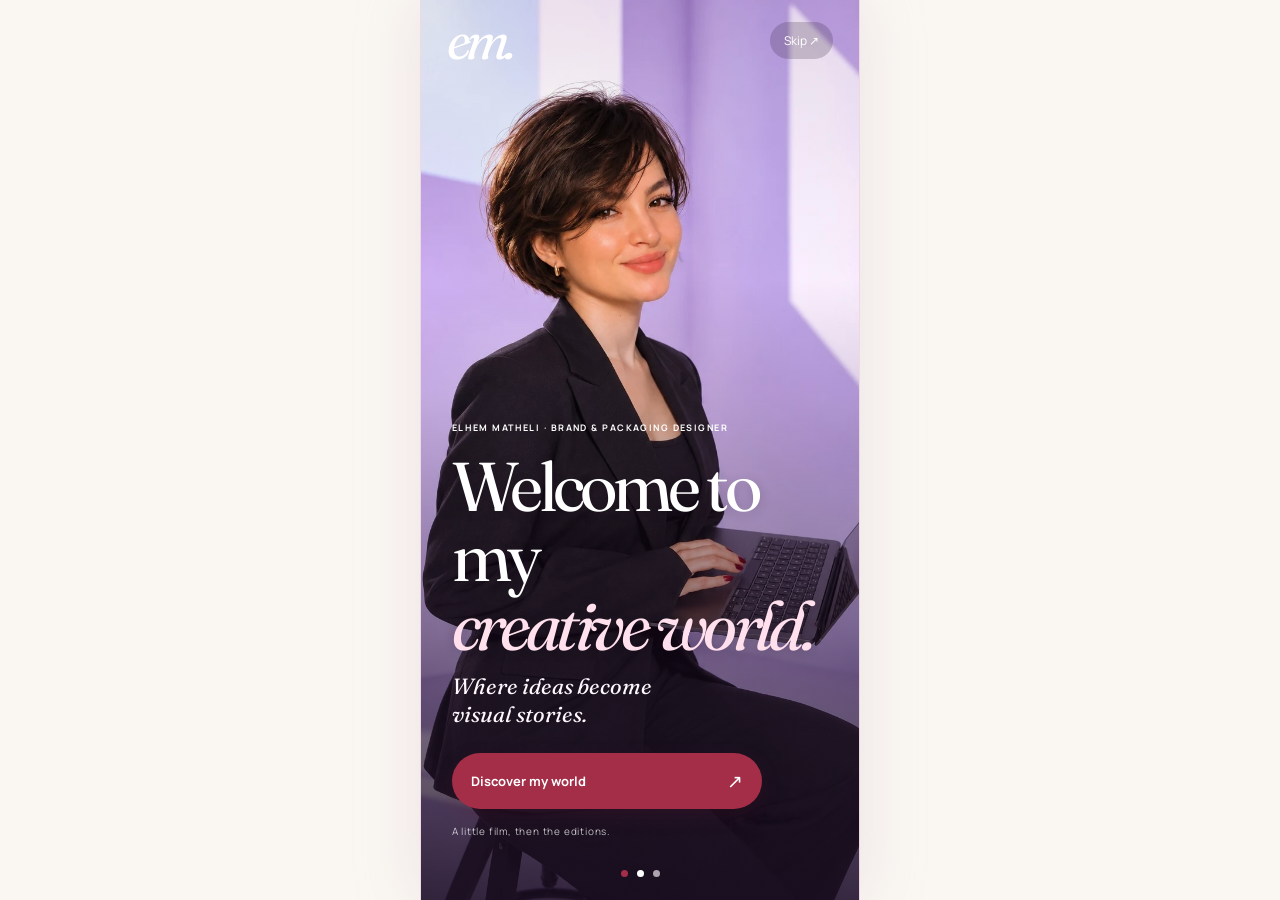
==== preview-v14.html @ 112b822b "Add independent fresh mobile preview to bypass stale PWA cache" ====
<!doctype html>
<html lang="fr">
<head>
<meta charset="utf-8">
<meta name="viewport" content="width=device-width,initial-scale=1,viewport-fit=cover">
<meta name="theme-color" content="#FAF7F2">
<meta name="apple-mobile-web-app-capable" content="yes">
<meta name="apple-mobile-web-app-status-bar-style" content="default">
<meta name="apple-mobile-web-app-title" content="Elhem Editions">
<meta name="description" content="Elhem Matheli, Brand Identity & Packaging Designer. Discover The Creative Editions, an interactive mobile portfolio.">
<title>Elhem Matheli | The Creative Editions</title>
<link rel="icon" href="app-icon.svg" type="image/svg+xml">
<link rel="apple-touch-icon" href="icon-192.png">
<link rel="manifest" href="manifest.webmanifest">
<link rel="preconnect" href="https://fonts.googleapis.com">
<link rel="preconnect" href="https://fonts.gstatic.com" crossorigin>
<link href="https://fonts.googleapis.com/css2?family=Amiri:wght@400;700&family=Fraunces:ital,wght@0,400;0,600;1,400;1,600&family=Manrope:wght@400;500;600;700&display=swap" rel="stylesheet">
<style>
:root{--ivory:#FAF7F2;--paper:#fffdfa;--cherry:#A42E48;--cherry-bright:#C63D4F;--lilac:#C9B3F4;--blue:#BFD7EA;--blush:#E8C7CC;--ink:#2D2A2E;--muted:#625d62;--line:#eadce1;--serif:'Fraunces',Georgia,serif;--sans:'Manrope',Arial,sans-serif}
*{box-sizing:border-box}html{scroll-behavior:smooth}body{margin:0;min-height:100svh;color:var(--ink);background:var(--ivory);font-family:var(--sans);-webkit-font-smoothing:antialiased}a{color:inherit;text-decoration:none}button,input,textarea,select{font:inherit}button{cursor:pointer}button:focus-visible,input:focus-visible,textarea:focus-visible,select:focus-visible{outline:3px solid #714fc7;outline-offset:3px}img{display:block;max-width:100%}[hidden]{display:none!important}.skip-link{position:fixed;top:-50px;left:10px;z-index:30;background:#fff;padding:12px}.skip-link:focus{top:8px}
.onboard{position:fixed;inset:0;z-index:20;overflow:hidden}.splash{display:grid;place-items:center;background:radial-gradient(ellipse at 80% 4%,#f4ddfa 0%,transparent 32%),radial-gradient(ellipse at 18% 90%,#e2cef5,transparent 48%),var(--ivory)}.silk{position:absolute;z-index:-1;pointer-events:none;border-radius:50%;filter:drop-shadow(0 15px 18px #6f32552b);transform:rotate(-21deg)}.silk-tl{width:78vw;max-width:400px;height:260px;top:-130px;left:-145px;background:linear-gradient(140deg,#debbf1 13%,#f9eafa 45%,#9b6ecd 71%,#f4d9f5);border-radius:38% 55% 55% 42%}.silk-br{width:125vw;max-width:680px;height:400px;bottom:-275px;right:-48%;background:linear-gradient(145deg,#b53b60 10%,#edb0c4 27%,#e6c2f3 55%,#9e6cc5 85%);border-radius:45% 60% 35% 65%}.splash-center{align-self:center;transform:translateY(-18px);display:flex;flex-direction:column;align-items:center;gap:13px;animation:gentleEntry 800ms ease both;text-align:center}.signature{font:italic 400 clamp(125px,28vw,200px)/.9 var(--serif);letter-spacing:-.12em;padding-right:.14em;color:var(--cherry)}.splash-center strong{letter-spacing:.24em;font-size:clamp(14px,3.2vw,19px)}.splash-center small{letter-spacing:.24em;font-size:9px;font-weight:700}.fine-rule{display:block;width:46px;height:1px;margin:24px 0 14px;background:var(--cherry)}.app-caption{font:italic 19px var(--serif)}.skip-onboard{position:absolute;top:calc(18px + env(safe-area-inset-top));right:18px;z-index:2;padding:10px 12px;border:0;background:#ffffff8a;border-radius:20px;color:var(--cherry);font-size:11px}.dots{position:absolute;bottom:calc(31px + env(safe-area-inset-bottom));left:0;right:0;display:flex;justify-content:center;gap:9px}.dots b{height:7px;width:7px;border-radius:100%;background:#e4c4db}.dots b:first-child{background:var(--cherry)}.dots-white b{background:#eee3edb3}.dots-white b:nth-child(2){background:#fff}
.welcome{color:white;background:#bba0de}.welcome-photo{position:absolute;inset:0;width:100%;height:100%;object-fit:cover;object-position:center 35%;animation:portraitReveal 1.15s ease both}.welcome-vignette{position:absolute;inset:0;background:linear-gradient(180deg,#1d132014 0%,transparent 31%,#2f18391f 44%,#1a0e21d9 100%)}.welcome-top{position:absolute;z-index:1;left:6%;right:6%;top:calc(17px + env(safe-area-inset-top));display:flex;align-items:center;justify-content:space-between}.logo-light{font:italic 400 53px/.9 var(--serif);letter-spacing:-.1em}.welcome-skip{border:0;background:#29142e35;color:#fff;font-size:12px;border-radius:20px;padding:10px 14px}.welcome-bottom{position:absolute;z-index:2;left:7%;right:7%;bottom:calc(62px + env(safe-area-inset-bottom));animation:rise 900ms 120ms both}.micro-label{display:block;font-size:9px;letter-spacing:.16em;font-weight:700;line-height:1.5}.welcome h1{font:400 clamp(42px,10.1vw,69px)/1.01 var(--serif);letter-spacing:-.066em;max-width:500px;margin:17px 0 11px;text-wrap:balance;text-shadow:0 2px 12px #1c0a2233}.welcome h1 em{font-weight:400;color:#ffe0ec}.welcome-bottom p{font:italic 400 22px/1.25 var(--serif);margin:12px 0 25px;color:#fff8ff;max-width:250px}.primary-button{display:flex;align-items:center;justify-content:space-between;gap:18px;background:var(--cherry);color:#fff;border:0;border-radius:28px;padding:15px 19px;font-size:13px;font-weight:700;box-shadow:0 7px 19px #5c17363b;min-height:49px}.primary-button:hover{background:#8f253e}.primary-button span{font-size:19px;font-weight:400}.welcome-bottom .primary-button{width:min(100%,310px)}.welcome-hint{display:block;letter-spacing:.08em;color:#ffffffb8;font-size:10px;margin-top:15px}.dots-white{bottom:calc(23px + env(safe-area-inset-bottom))}
.intro-screen{background:linear-gradient(165deg,#faeef6,#d6bbf1 65%,#b18bcb);display:flex;flex-direction:column;align-items:center}.intro-top{height:64px;min-height:64px;width:100%;display:flex;align-items:center;justify-content:space-between;padding:calc(10px + env(safe-area-inset-top)) 20px 8px;z-index:2;color:var(--ink)}.intro-top span{letter-spacing:.18em;font-size:11px;font-weight:700}.intro-top button{background:none;border:0;font-size:20px;color:var(--cherry)}.intro-top button:last-child{font-size:12px}.film-wrap{position:relative;min-height:0;flex:1;width:100%;max-width:460px;background:#b8a0e0;overflow:hidden}.film-wrap video{width:100%;height:100%;object-fit:contain;display:block}.film-stamp{position:absolute;top:16px;left:16px;background:#fff7;border:1px solid #fff9;border-radius:20px;padding:8px 12px;font-size:10px;letter-spacing:.12em;font-weight:700;pointer-events:none}.film-stamp i{font-weight:400}.intro-bottom{background:var(--ivory);width:100%;padding:18px 6% calc(26px + env(safe-area-inset-bottom));flex-shrink:0}.intro-bottom .micro-label{color:var(--cherry)}.intro-bottom h2{font:400 42px/.98 var(--serif);letter-spacing:-.04em;margin:9px 0 5px}.intro-bottom h2 em{color:var(--cherry)}.intro-bottom p{font-size:12px;color:var(--muted);margin:6px 0 17px;line-height:1.6}.intro-bottom .primary-button{width:100%}
.app-shell{padding-bottom:calc(88px + env(safe-area-inset-bottom));max-width:1100px;margin:0 auto}.app-header{height:74px;padding:calc(9px + env(safe-area-inset-top)) 22px 8px;display:flex;align-items:center;gap:15px;border-bottom:1px solid var(--line);background:var(--ivory);position:sticky;top:0;z-index:10}.em-link{border:0;background:transparent;color:var(--cherry);padding:0 10px 5px 0;font:italic 48px/.85 var(--serif);letter-spacing:-.13em}.top-identity{display:flex;flex-direction:column;gap:5px}.top-identity strong{font-size:10px;font-weight:800;letter-spacing:.16em}.top-identity small{font-size:8px;letter-spacing:.19em;font-weight:700;color:var(--muted)}.header-contact{margin-left:auto;width:35px;height:35px;border-radius:100%;background:#f4e2ea;border:0;font-size:20px;color:var(--cherry)}.app-view{padding:30px 20px 40px;animation:viewEnter .34s ease both}.section-intro{margin-bottom:27px}.eyebrow{color:var(--cherry);letter-spacing:.18em;font-weight:800;font-size:10px;line-height:1.6}.eyebrow span{color:var(--muted)}.section-intro h2{font:400 clamp(47px,11vw,74px)/.97 var(--serif);letter-spacing:-.062em;margin:18px 0 14px}.section-intro h2 em{color:var(--cherry);font-weight:400}.period{color:#c65573}.section-intro p{font-size:12px;line-height:1.7;color:var(--muted);margin:0}.featured-label,.chapter-title{display:flex;justify-content:space-between;gap:12px;font-size:9px;letter-spacing:.12em;font-weight:700;color:var(--muted);margin-bottom:13px}.featured-project{width:100%}.feature-card{position:relative;overflow:hidden;min-height:330px;border-radius:20px;display:flex;flex-direction:column;justify-content:space-between;padding:24px 22px 20px;color:#fff;isolation:isolate;border:0;width:100%;text-align:left;box-shadow:0 13px 26px #2d2a2e16}.feature-card .feature-art{position:absolute;inset:-10% -10% auto auto;width:85%;aspect-ratio:1;z-index:-1;transform:rotate(-23deg)}.feature-art:before{content:'';position:absolute;inset:16%;background:radial-gradient(circle at 25% 40%,#ffffffab 0,transparent 55%),linear-gradient(120deg,#ffffff10,#ffffff48);border:1px solid #ffffff5f;border-radius:50% 50% 23% 70%;transform:rotate(20deg)}.feature-card .feature-kicker{font-size:10px;letter-spacing:.17em;font-weight:700}.feature-card h3{font:400 clamp(43px,12vw,67px)/.95 var(--serif);letter-spacing:-.05em;margin:5px 0 9px}.feature-card p{font-size:11px;line-height:1.6;max-width:245px;margin:0}.feature-card .feature-footer{display:flex;align-items:end;justify-content:space-between}.feature-card .round-arrow{background:#ffffffdd;color:#53252d;width:43px;height:43px;border-radius:50%;display:grid;place-items:center;font-size:24px}.feature-card:focus-visible{outline-offset:4px}.chapter-title{margin:28px 0 13px}.project-strip{display:flex;gap:12px;overflow:auto;scroll-snap-type:x mandatory;scrollbar-width:none;padding:3px 2px 13px}.project-strip::-webkit-scrollbar{display:none}.project-mini{scroll-snap-align:start;flex:0 0 62%;min-width:185px;border:0;border-radius:17px;text-align:left;min-height:173px;padding:16px 14px;display:flex;flex-direction:column;justify-content:space-between;overflow:hidden;position:relative}.project-mini:before{content:'';position:absolute;width:120px;height:120px;border:1px solid #ffffff66;border-radius:40% 70% 60% 40%;right:-25px;top:13px;transform:rotate(22deg)}.project-mini small{font-weight:700;letter-spacing:.14em;font-size:9px;opacity:.8}.project-mini strong{font:400 32px/.95 var(--serif);letter-spacing:-.04em}.project-mini span{font-size:10px;opacity:.92}.book-quote{text-align:center;border-top:1px solid var(--line);margin-top:26px;padding:28px 0 10px}.book-quote span{color:var(--cherry);font-size:30px}.book-quote p{font:400 27px/1.1 var(--serif);margin:12px}.book-quote em{color:var(--cherry)}
.bottom-nav{position:fixed;bottom:0;left:0;right:0;margin:0 auto;z-index:12;display:flex;justify-content:space-around;max-width:1100px;padding:7px 11px calc(8px + env(safe-area-inset-bottom));background:#fffaf7f2;border-top:1px solid #eddde5;box-shadow:0 -8px 22px #3c183d0a;backdrop-filter:blur(20px)}.bottom-nav button{flex:1;min-height:53px;border:0;background:transparent;border-radius:15px;display:flex;flex-direction:column;justify-content:center;align-items:center;gap:3px;color:#443f45;font-size:9px;font-weight:700;letter-spacing:.01em}.bottom-nav button span{font:400 24px/1 var(--serif)}.bottom-nav button[aria-current=page]{color:var(--cherry);background:#f4e0eb}
.return-link{border:0;background:transparent;color:var(--cherry);font-size:11px;font-weight:700;padding:12px 0 25px}.case-cover{border-radius:22px;min-height:255px;padding:26px 24px;display:flex;flex-direction:column;justify-content:space-between;overflow:hidden;position:relative;isolation:isolate}.case-cover:after{content:'';position:absolute;top:-48px;right:-56px;border:1px solid #ffffff6b;width:250px;height:250px;border-radius:52% 23% 70% 44%;transform:rotate(-20deg);z-index:-1}.case-cover span{font-size:10px;letter-spacing:.14em;font-weight:700}.case-cover h2{font:400 clamp(48px,11vw,80px)/.96 var(--serif);letter-spacing:-.055em;margin:0}.case-cover p{margin:9px 0 0;font-size:12px}.case-section{margin:26px 0 0;border-top:1px solid var(--line);padding-top:21px}.case-section h3{font:400 29px var(--serif);margin:7px 0 14px}.case-section .case-n{font-size:10px;letter-spacing:.15em;font-weight:800;color:var(--cherry)}.case-section p{font-size:13px;line-height:1.8;color:#49444c;margin:0 0 13px}.case-section p strong{color:var(--ink)}.swatches{display:flex;gap:10px;flex-wrap:wrap;margin-top:16px}.swatch{width:calc(33.33% - 7px)}.swatch-color{height:60px;border-radius:11px;border:1px solid #2d2a2e13}.swatch small{display:block;margin-top:7px;font-size:9px;color:var(--muted)}.swatch code{font-size:10px;font-family:monospace}.type-row{padding-top:21px;margin-top:18px;border-top:1px solid var(--line);display:flex;justify-content:space-between;gap:20px}.type-row span{font:italic 29px var(--serif)}.type-row small{color:var(--muted);font-size:11px;max-width:135px;text-align:right}.work-placeholder{background:linear-gradient(145deg,#fff,#f4edf3);border:1px dashed #dcbccc;border-radius:16px;padding:30px 19px;text-align:center;margin:12px 0}.work-placeholder>span{display:block;font-size:25px;color:var(--cherry)}.work-placeholder strong{font:400 24px var(--serif);display:block;margin-top:11px}.work-placeholder p{font-size:11px;color:var(--muted);margin-top:9px}.work-list{display:grid;grid-template-columns:1fr 1fr;gap:10px;margin-top:15px}.work-list div{min-height:70px;border-radius:13px;background:#f4ecf0;padding:13px;display:flex;align-items:center;font-size:11px;font-weight:700;color:#685862}.outline-button{border:1px solid #c88fa2;background:transparent;border-radius:28px;color:var(--cherry);font-size:12px;font-weight:700;padding:15px 19px;display:flex;justify-content:space-between}.detail-next{width:100%;margin-top:27px}
.logo-grid{display:grid;grid-template-columns:1fr 1fr;gap:11px}.logo-card{aspect-ratio:1/1.12;min-height:172px;border:0;border-radius:17px;overflow:hidden;position:relative;padding:15px;display:flex;flex-direction:column;justify-content:space-between;text-align:left}.logo-card strong{font:400 clamp(21px,5vw,35px) var(--serif);letter-spacing:-.055em;z-index:1}.logo-card .logo-symbol{font:italic 76px/1 var(--serif);opacity:.6;align-self:flex-end}.logo-card small{font-size:9px;font-weight:700;letter-spacing:.08em}.editorial-note{font:italic 26px/1.25 var(--serif);text-align:center;margin:43px 12px;color:var(--cherry)}.inapp-film{width:100%;max-width:380px;aspect-ratio:9/16;margin:0 auto;border-radius:18px;overflow:hidden;background:#c7a7de;box-shadow:0 14px 30px #32173729}.inapp-film video{height:100%;width:100%;object-fit:contain}.film-description{font-size:13px;line-height:1.8;color:var(--muted);max-width:450px;margin:23px auto}.film-view .primary-button{width:100%;max-width:450px;margin:auto}.about-photo{width:100%;border-radius:17px;overflow:hidden;max-height:440px;background:var(--lilac)}.about-photo img{width:100%;max-height:440px;object-fit:cover;object-position:50% 25%}.about-copy{margin:25px 0}.about-copy p{font:400 20px/1.5 var(--serif);margin:8px 0}.services-grid{display:grid;grid-template-columns:repeat(3,1fr);gap:9px}.services-grid div{border-radius:15px;background:#f5e8ee;min-height:102px;padding:13px 8px;display:flex;flex-direction:column;justify-content:space-between}.services-grid span{font-size:29px;color:var(--cherry)}.services-grid strong{font-size:10px}.journal{margin-top:46px}.journal h3{font:400 40px/1 var(--serif);margin:13px 0 25px}.journal h3 em{color:var(--cherry)}.journal details{border-top:1px solid var(--line);padding:14px 0}.journal details:last-child{border-bottom:1px solid var(--line)}.journal summary{font-weight:700;font-size:12px;display:flex;justify-content:space-between;gap:15px;cursor:pointer;list-style:none}.journal summary::-webkit-details-marker{display:none}.journal summary span{color:var(--cherry);font-size:18px}.journal details p{font-size:12px;line-height:1.8;color:var(--muted);padding-right:20px}.about-view>.primary-button{width:100%;margin:25px 0 5px}.brief-form{display:flex;flex-direction:column;gap:17px}.brief-form label{font-size:11px;font-weight:700;color:var(--ink);display:flex;flex-direction:column;gap:8px}.brief-form input,.brief-form textarea,.brief-form select{width:100%;background:#fff;border:1px solid var(--line);border-radius:12px;color:var(--ink);font-size:13px;padding:14px 13px;outline-color:var(--cherry)}.brief-form .primary-button{margin-top:7px}.brief-output{border-radius:15px;background:#f8ebf1;margin-top:25px;padding:20px}.brief-output h3{font:400 24px var(--serif)}.brief-output pre{white-space:pre-wrap;word-break:break-word;font:12px/1.7 var(--sans)}.brief-output .outline-button{width:100%}
@keyframes gentleEntry{from{opacity:0;transform:translateY(5px) scale(.97)}to{opacity:1;transform:translateY(-18px) scale(1)}}@keyframes portraitReveal{from{transform:scale(1.07);opacity:.5}to{transform:scale(1);opacity:1}}@keyframes rise{from{transform:translateY(20px);opacity:0}to{transform:translateY(0);opacity:1}}@keyframes viewEnter{from{opacity:.5;transform:translateY(7px)}to{opacity:1;transform:translateY(0)}}
@media(min-width:730px){.onboard:not(.intro-screen){left:50%;width:440px;transform:translateX(-50%);border-left:1px solid #eed9e3;border-right:1px solid #eed9e3;box-shadow:0 0 60px #cbaac548}.intro-screen{width:440px;left:50%;transform:translateX(-50%);box-shadow:0 0 60px #cbaac548}.app-header{height:85px;padding:15px 40px}.app-view{padding:50px 45px}.featured-project{max-width:670px}.feature-card{min-height:390px}.section-intro h2{font-size:85px}.project-strip{gap:17px}.project-mini{flex-basis:30%;min-height:190px}.bottom-nav{max-width:500px;border:1px solid #f1dbe6;border-radius:25px 25px 0 0}.about-photo{max-width:550px}.detail-view,.contact-view{max-width:780px;margin:auto}.logo-grid{grid-template-columns:repeat(3,1fr)}.intro-bottom{max-width:440px}}
@media(max-width:360px){.signature{font-size:117px}.welcome h1{font-size:39px}.section-intro h2{font-size:43px}.feature-card h3{font-size:39px}.top-identity strong{font-size:9px}.top-identity small{font-size:7px}.intro-bottom h2{font-size:36px}.intro-bottom{padding-top:10px;padding-bottom:calc(15px + env(safe-area-inset-bottom))}}
@media(prefers-reduced-motion:reduce){*,*:before,*:after{animation-duration:.001ms!important;transition-duration:.001ms!important;scroll-behavior:auto!important}}

.bottom-nav svg{height:22px;width:22px;display:block;flex:none}


/* Editorial scroll and contact message · respects reduced motion */
:root{--trail-p:0;--trail-y:30%;--trail-x:50%}
.app-shell{isolation:isolate;position:relative}
.app-shell::before{content:"";position:fixed;top:0;left:0;right:0;z-index:15;transform-origin:left;transform:scaleX(var(--trail-p));height:3px;background:linear-gradient(90deg,#A42E48,#C9B3F4,#BFD7EA);box-shadow:0 1px 16px #C9B3F48c;pointer-events:none}
.scroll-trail{position:fixed;inset:0;z-index:0;pointer-events:none;opacity:.42;background:radial-gradient(ellipse 170px 190px at var(--trail-x) var(--trail-y),#C9B3F46c,transparent 80%),radial-gradient(ellipse 230px 210px at 73% calc(var(--trail-y) + 10%),#BFD7EA4d,transparent 95%)}
.app-shell main,.app-shell .app-header,.app-shell .bottom-nav{position:relative;z-index:2}
.app-view:not([hidden]){animation:editorialAppear .48s cubic-bezier(.2,.85,.2,1) both}
@keyframes editorialAppear{from{opacity:.4;transform:translateY(13px);filter:blur(3px)}to{opacity:1;transform:translateY(0);filter:blur(0)}}
.contact-toast{position:fixed;left:50%;bottom:calc(88px + env(safe-area-inset-bottom));width:min(420px,calc(100% - 28px));transform:translate(-50%,18px);opacity:0;visibility:hidden;z-index:30;border:1px solid #e1b4c6;border-radius:20px;padding:20px 43px 18px 20px;background:#fffdfaf7;backdrop-filter:blur(18px);box-shadow:0 20px 50px #3b284329;transition:opacity .35s,transform .35s,visibility .35s}
.contact-toast.visible{transform:translate(-50%,0);opacity:1;visibility:visible}
.contact-toast small{color:#A42E48;letter-spacing:.15em;font-weight:800;font-size:9px}
.contact-toast strong{display:block;font:400 27px/1.2 var(--serif);margin:6px 0}
.contact-toast strong em{color:#A42E48}
.contact-toast p{font-size:12px;color:#625d62;line-height:1.6;margin:6px 0 13px}
.contact-toast button{cursor:pointer}
.contact-toast .toast-cta{border:0;border-radius:25px;padding:11px 17px;background:#A42E48;color:white;font-size:11px;font-weight:700}
.contact-toast .toast-close{position:absolute;top:9px;right:10px;width:30px;height:30px;border:0;border-radius:50%;color:#A42E48;background:#f7e4eb;font-size:20px}
@media(max-width:650px){.scroll-trail{opacity:.25}.app-view:not([hidden]){animation-duration:.35s}}
@media(prefers-reduced-motion:reduce){.scroll-trail{display:none}.app-view:not([hidden]){animation:none}.contact-toast{transition:none}}


/* V12: welcome is the opening screen; video alone fills the viewport */
.intro-screen.intro-fullscreen{position:fixed;inset:0;z-index:40;display:block;padding:0;margin:0;width:100%;height:100dvh;max-width:none;background:#211629;overflow:hidden}
.intro-fullscreen>video{display:block;width:100%;height:100%;object-fit:cover;object-position:center center;background:#211629}
.intro-fullscreen .intro-exit{position:absolute;right:calc(13px + env(safe-area-inset-right));top:calc(14px + env(safe-area-inset-top));z-index:2;display:grid;place-items:center;width:41px;height:41px;border:1px solid #ffffff94;border-radius:50%;background:#24142b88;color:white;font:400 25px/1 var(--sans);backdrop-filter:blur(8px);box-shadow:0 3px 16px #0005}
.welcome{z-index:30}
@media(min-aspect-ratio:3/4){.intro-fullscreen>video{object-fit:contain}}


/* V13: movie-only fullscreen, without headings, framing or duplicative text. */
.intro-fullscreen{inset:0!important;height:100dvh!important;width:100vw!important;min-height:100dvh!important;background:#211629!important;max-width:none!important;padding:0!important;margin:0!important;display:block!important}
.intro-fullscreen[hidden]{display:none!important}
.intro-fullscreen>video{position:absolute!important;inset:0!important;width:100%!important;height:100%!important;object-fit:cover!important;object-position:center!important}
.intro-fullscreen .intro-exit,.clean-film-view .video-close{position:absolute;z-index:50;right:calc(14px + env(safe-area-inset-right));top:calc(16px + env(safe-area-inset-top));width:42px;height:42px;border-radius:50%;border:1px solid #ffffff80;background:#18131ea6;color:#fff;font:400 28px/1 var(--sans);display:grid;place-items:center;backdrop-filter:blur(8px)}
body.video-active{overflow:hidden}
body.video-active .app-header,body.video-active .bottom-nav{display:none!important}
.clean-film-view{position:fixed!important;inset:0!important;z-index:40!important;width:100vw!important;max-width:none!important;height:100dvh!important;background:#211629!important;margin:0!important;padding:0!important;overflow:hidden}
.clean-film-view[hidden]{display:none!important}
.clean-film-view>video{width:100%!important;height:100%!important;object-fit:cover!important;object-position:center!important;display:block!important}
@media(prefers-reduced-motion:reduce){.clean-film-view{animation:none!important}}

</style>
<script defer>
(()=>{
'use strict';
const $=(s,root=document)=>root.querySelector(s),$$=(s,root=document)=>[...root.querySelectorAll(s)];
const projects=[
 {id:'elya-natura',name:'Élya Natura',type:'Brand identity · Packaging',tag:'BOTANICAL CARE',theme:'#294936',paper:'#F4EFE5',accent:'#A94F32',colors:[['Forest','#294936'],['Warm cream','#F4EFE5'],['Terracotta','#A94F32']],goal:'Créer une identité cohérente et reconnaissable pour une gamme de soins naturels.',decision:'Une palette végétale, des détails botaniques et une présentation sobre, pour relier identité et expérience produit.',works:['Shampooing solide','Sérum cuir chevelu','Huile solide','Savon enfants']},
 {id:'metallux',name:'MÉTALLUX',type:'Brand identity · Print',tag:'METAL & STRUCTURE',theme:'#122E45',paper:'#DCE5EB',accent:'#B9C6D2',colors:[['Navy','#122E45'],['Mist','#DCE5EB'],['Steel','#B9C6D2']],goal:'Créer une signature graphique claire pour une activité dans le secteur métallique.',decision:'Des formes structurées et un contraste maîtrisé pour une identité lisible et adaptée aux supports imprimés.',works:['Carte de visite','Application de marque','Supports imprimés']},
 {id:'forceclean',name:'ForceClean',type:'Packaging · Product labels',tag:'PRODUCT PACKAGING',theme:'#0D6197',paper:'#E0F0F7',accent:'#ED8D3B',colors:[['Blue','#0D6197'],['Ice','#E0F0F7'],['Orange','#ED8D3B']],goal:'Créer une gamme d’étiquettes cohérente pour plusieurs références de produits ménagers.',decision:'Une hiérarchie simple, des repères de couleur et une attention aux contraintes de lecture et d’impression.',works:['Liquide vaisselle','Savon liquide','Parfum de linge']},
 {id:'tracksolid',name:'TrackSolid Pro',type:'Social media · Creative content',tag:'TECH & COMMUNICATION',theme:'#057CB7',paper:'#D9EDF9',accent:'#F58107',colors:[['Sky blue','#00A9FD'],['Orange','#F58107'],['White','#FFFFFF']],goal:'Présenter des solutions GPS avec des visuels compréhensibles et engageants.',decision:'Des contrastes dynamiques, des messages courts et des visuels produits adaptés aux formats social media.',works:['GT06N','GT06S','OBD VL505']}
];
let currentProject=0;let activeView='editions';let timer;
function showOnly(id){['welcome','intro','app'].forEach(key=>{$('#'+key).hidden=key!==id});if(id==='app')window.scrollTo({top:0,behavior:'instant'});}
function enterWelcome(){clearTimeout(timer);showOnly('welcome')}
function enterIntro(){showOnly('intro');const v=$('#introFilm');if(v){v.currentTime=0;const p=v.play();if(p&&typeof p.catch==='function')p.catch(()=>{v.controls=true})}}
function enterApp(view='editions'){const film=$('#introFilm');if(film){film.pause();}showOnly('app');switchView(view)}
function switchView(view){if(view==='project')view='detail';const prev=activeView;activeView=view;document.body.classList.toggle('video-active',view==='video');$$('[data-view]').forEach(el=>el.hidden=el.dataset.view!==view);$$('[data-nav]').forEach(el=>{if(el.dataset.nav===view||view==='detail'&&el.dataset.nav==='editions')el.setAttribute('aria-current','page');else el.removeAttribute('aria-current')});const film=$('#portfolioFilm');if(film){if(view==='video'){const p=film.play();if(p&&typeof p.catch==='function')p.catch(()=>{film.controls=true})}else film.pause()}const reduce=matchMedia('(prefers-reduced-motion: reduce)').matches;window.scrollTo({top:0,behavior:reduce?'instant':'smooth'});if(view==='contact'&&prev!=='contact')showContactToast();else if(view!=='contact')hideContactToast();refreshScrollTrail();}
function renderProjects(){
 const feature=$('#featuredProject');const strip=$('#projectStrip');
 function choose(idx){currentProject=(idx+projects.length)%projects.length;const p=projects[currentProject];feature.innerHTML=`<button class="feature-card" type="button" style="background:${p.theme};color:${p.paper}" data-open="${currentProject}" aria-label="Ouvrir le projet ${p.name}"><div class="feature-art"></div><span class="feature-kicker">EDITION ${String(currentProject+1).padStart(2,'0')} / ${p.tag}</span><div class="feature-footer"><div><h3>${p.name}</h3><p>${p.type}</p></div><span class="round-arrow">↗</span></div></button>`;$$('[data-mini]').forEach(el=>el.setAttribute('aria-pressed',String(+el.dataset.mini===currentProject)));
 feature.querySelector('[data-open]').addEventListener('click',()=>openProject(currentProject));}
 strip.innerHTML=projects.map((p,i)=>`<button class="project-mini" data-mini="${i}" type="button" aria-label="Afficher ${p.name}" style="background:${p.paper};color:${p.theme}"><small>0${i+1} / ${p.tag}</small><strong>${p.name}</strong><span>${p.type}</span></button>`).join('');
 $$('.project-mini').forEach(el=>el.addEventListener('click',()=>choose(+el.dataset.mini)));
 choose(0);
}
function openProject(i){currentProject=(i+projects.length)%projects.length;const p=projects[currentProject];
 const palette=p.colors.map(([name,hex])=>`<div class="swatch"><div class="swatch-color" style="background:${hex}"></div><small>${name}</small><code>${hex}</code></div>`).join('');
 $('#detailContent').innerHTML=`<div class="case-cover" style="background:${p.theme};color:${p.paper}"><span>EDITION ${String(currentProject+1).padStart(2,'0')} · ${p.tag}</span><div><h2>${p.name}</h2><p>${p.type}</p></div></div>
 <div class="case-section"><span class="case-n">01 / DESIGN BRIEF</span><h3>Project goal</h3><p>${p.goal}</p><h3>Design decision</h3><p>${p.decision}</p></div>
 <div class="case-section"><span class="case-n">02 / MINI CHARTE GRAPHIQUE</span><h3>Visual identity</h3><div class="swatches">${palette}</div><div class="type-row"><span>${p.name}</span><small>Typographie du projet à documenter à partir de la charte originale.</small></div></div>
 <div class="case-section"><span class="case-n">03 / SELECTED WORK</span><h3>The final work</h3><p>Les créations originales de ce projet seront présentées en regard : maquette et composition à plat.</p><div class="work-list">${p.works.map(w=>`<div>${w}</div>`).join('')}</div><div class="work-placeholder"><span>✳</span><strong>Original work, coming into focus.</strong><p>Les photos, mockups et étiquettes originaux doivent être ajoutés ici. Aucun faux visuel de projet n’est présenté.</p></div></div>`;
 switchView('detail');}
function renderLogos(){const works=[{name:'Élya Natura',mark:'é.',color:'#294936',paper:'#E5EBE2'},{name:'MÉTALLUX',mark:'M',color:'#122E45',paper:'#E4EDF3'},{name:'ForceClean',mark:'FC',color:'#0D6197',paper:'#E4F2FA'},{name:'TrackSolid Pro',mark:'T',color:'#0077AD',paper:'#E7F6FE'},{name:'Logo explorations',mark:'✳',color:'#A42E48',paper:'#F7E3EB'},{name:'Letterform studies',mark:'em.',color:'#553169',paper:'#EEE3F6'}];
 $('#logoGrid').innerHTML=works.map((x,i)=>`<div class="logo-card" style="background:${x.paper};color:${x.color}"><small>LOGO ATELIER / 0${i+1}</small><span class="logo-symbol" aria-hidden="true">${x.mark}</span><strong>${x.name}</strong></div>`).join('');}
function initForm(){const form=$('#briefForm');form.addEventListener('submit',e=>{e.preventDefault();const f=new FormData(form);const t=`BRIEF CRÉATIF — ELHEM MATHELI\nNom : ${f.get('name')}\nMarque : ${f.get('brand')||'À préciser'}\nService : ${f.get('service')}\nProjet : ${f.get('goal')}`;$('#briefText').textContent=t;$('#briefOutput').hidden=false;$('#briefOutput').scrollIntoView({behavior:'smooth',block:'start'})});$('#copyBrief').addEventListener('click',async()=>{const text=$('#briefText').textContent;try{await navigator.clipboard.writeText(text);$('#copyBrief').textContent='Copié ✓'}catch(e){$('#copyBrief').textContent='Sélectionner et copier le texte'}})}

let toastSeen=false,trailPending=false;
function refreshScrollTrail(){const app=$('#app');if(!app||app.hidden)return;const d=document.documentElement;const max=Math.max(d.scrollHeight-innerHeight,1);const p=Math.max(0,Math.min(1,scrollY/max));d.style.setProperty('--trail-p',p.toFixed(3));d.style.setProperty('--trail-y',(27+60*p)+'%');d.style.setProperty('--trail-x',(50+24*Math.sin(p*Math.PI*2))+'%');}
function setupScrollTrail(){if(matchMedia('(prefers-reduced-motion: reduce)').matches)return;const app=$('#app');if(!app)return;const a=document.createElement('div');a.className='scroll-trail';a.setAttribute('aria-hidden','true');app.prepend(a);addEventListener('scroll',()=>{if(trailPending)return;trailPending=true;requestAnimationFrame(()=>{trailPending=false;refreshScrollTrail()})},{passive:true});addEventListener('resize',refreshScrollTrail,{passive:true});}
function hideContactToast(){const toast=$('#contactToast');if(toast)toast.classList.remove('visible')}
function showContactToast(){if(toastSeen)return;toastSeen=true;const toast=$('#contactToast');if(toast)requestAnimationFrame(()=>toast.classList.add('visible'))}
function setupContactToast(){const toast=document.createElement('aside');toast.id='contactToast';toast.className='contact-toast';toast.setAttribute('role','status');toast.setAttribute('aria-live','polite');toast.innerHTML='<button class="toast-close" type="button" aria-label="Fermer">×</button><small>A LITTLE NOTE FROM ELHEM</small><strong>Une idée en tête ? <em>On en parle ?</em></strong><p>Si mes services t’intéressent, n’hésite pas à me contacter. Je serais ravie de découvrir ton projet.</p><button type="button" class="toast-cta">Parlons de ton projet ↗</button>';document.body.appendChild(toast);toast.querySelector('.toast-close').addEventListener('click',hideContactToast);toast.querySelector('.toast-cta').addEventListener('click',()=>{hideContactToast();const input=$('.contact-view input[name="name"]');if(input){input.scrollIntoView({behavior:'smooth',block:'center'});input.focus({preventScroll:true})}})}

function init(){renderProjects();renderLogos();initForm();setupScrollTrail();setupContactToast();
 $('#skipWelcome').addEventListener('click',()=>enterApp('editions'));$('#goIntro').addEventListener('click',enterIntro);$('#skipIntro').addEventListener('click',()=>enterApp());$('#introFilm').addEventListener('ended',()=>enterApp());
 $('#logoHome').addEventListener('click',()=>switchView('editions'));$('#topContact').addEventListener('click',()=>switchView('contact'));$('#backToBook').addEventListener('click',()=>switchView('editions'));$('#nextCase').addEventListener('click',()=>openProject(currentProject+1));$('#aboutContact').addEventListener('click',()=>switchView('contact'));$('#filmToBook').addEventListener('click',()=>switchView('editions'));
 $$('[data-nav]').forEach(btn=>btn.addEventListener('click',()=>switchView(btn.dataset.nav)));
 showOnly('welcome');
 /* Preview: no service worker registration to prevent old offline HTML. */
}
if(document.readyState==='loading')document.addEventListener('DOMContentLoaded',init);else init();
})();

</script>
<meta name="portfolio-preview" content="V14 fresh preview - welcome first - fullscreen film">
</head>
<body>
<a href="#main" class="skip-link">Aller au contenu</a>
<!-- 02. Welcome with actual portrait and a deliberate CTA -->
<section id="welcome" class="onboard welcome" aria-label="Welcome">
  <img class="welcome-photo" data-asset="cover" alt="Portrait d’Elhem Matheli" fetchpriority="high">
  <div class="welcome-vignette"></div><div class="welcome-top"><span class="logo-light">em.</span><button id="skipWelcome" type="button" class="welcome-skip">Skip ↗</button></div>
  <div class="welcome-bottom"><span class="micro-label">ELHEM MATHELI · BRAND & PACKAGING DESIGNER</span><h1>Welcome to my<br><em>creative world.</em></h1><p>Where ideas become visual stories.</p><button id="goIntro" class="primary-button" type="button">Discover my world <span>↗</span></button><span class="welcome-hint">A little film, then the editions.</span></div>
  <div class="dots dots-white" aria-hidden="true"><b></b><b></b><b></b></div>
</section>
<!-- Full-screen intro film, without overlaid phrases or text -->
<section id="intro" class="onboard intro-screen intro-fullscreen" aria-label="Vidéo de présentation" hidden>
  <video id="introFilm" controls playsinline preload="metadata" data-poster="cover" aria-label="Présentation vidéo d'Elhem Matheli"><source data-asset="video" type="video/mp4">Votre navigateur ne peut pas lire cette vidéo.</video>
  <button id="skipIntro" class="intro-exit" type="button" aria-label="Passer la vidéo et voir les projets">×</button>
</section>
<!-- 04. Actual app and bottom navigation -->
<div id="app" class="app-shell" hidden>
<header class="app-header"><button type="button" class="em-link" id="logoHome" aria-label="Ouvrir les éditions">em.</button><div class="top-identity"><strong>ELHEM MATHELI</strong><small>THE CREATIVE EDITIONS</small></div><button type="button" class="header-contact" id="topContact" aria-label="Start a project">↗</button></header>
<main id="main">
<section class="app-view editions-view" data-view="editions">
  <div class="section-intro"><div class="eyebrow">THE ART BOOK <span>· VOL. 01 / 2026</span></div><h2>My Creative<br><em>Editions<span class="period">.</span></em></h2><p>Brand identity · Packaging · Creative content</p></div>
  <div class="featured-label"><span>SELECTED WORK / CHAPTERS</span><span>01 — 04</span></div>
  <div id="featuredProject" class="featured-project"></div>
  <div class="chapter-title"><span>EXPLORE THE COLLECTION</span><span>SWIPE →</span></div>
  <div id="projectStrip" class="project-strip" aria-label="Liste des projets"></div>
  <div class="book-quote"><span>✳</span><p>Every brand deserves<br><em>its own visual story.</em></p></div>
</section>
<section class="app-view detail-view" data-view="detail" hidden><button type="button" id="backToBook" class="return-link">← Back to the Art Book</button><div id="detailContent"></div><button type="button" class="outline-button detail-next" id="nextCase">Next edition <span>→</span></button></section>
<section class="app-view logos-view" data-view="logos" hidden><div class="section-intro"><div class="eyebrow">THE LOGO ATELIER</div><h2>Little marks.<br><em>Big ideas.</em></h2><p>Une vitrine de recherches et d’identités graphiques, sans inventer de réalisations.</p></div><div class="logo-grid" id="logoGrid"></div><div class="editorial-note">La construction d’un logo commence toujours par une idée claire, pas par un effet.</div></section>
<section class="app-view film-view clean-film-view" data-view="video" hidden aria-label="Vidéo de présentation"><video id="portfolioFilm" controls playsinline preload="metadata" data-poster="cover"><source data-asset="video" type="video/mp4">Votre navigateur ne prend pas en charge cette vidéo.</video><button type="button" id="filmToBook" class="video-close" aria-label="Fermer la vidéo">×</button></section>
<section class="app-view about-view" data-view="about" hidden><div class="section-intro"><div class="eyebrow">THE DESIGNER</div><h2>Hello, I’m<br><em>Elhem.</em></h2></div><div class="about-photo"><img data-asset="about" alt="Elhem Matheli, designer" loading="lazy"></div><div class="about-copy"><span class="eyebrow">BRAND · PACKAGING · CONTENT</span><p>Je donne forme aux idées à travers des identités visuelles, des packagings et du contenu créatif. Mon travail réunit intention, clarté et détails.</p></div><div class="services-grid"><div><span>✳</span><strong>Brand Identity</strong></div><div><span>◇</span><strong>Packaging</strong></div><div><span>▦</span><strong>Creative Content</strong></div></div><div class="journal"><div class="eyebrow">THE CREATIVE JOURNAL</div><h3>Notes from<br><em>the studio.</em></h3><details><summary>Un logo n’est pas une identité. <span>+</span></summary><p>Une identité comprend les couleurs, la typographie, les compositions et les usages qui rendent la marque cohérente.</p></details><details><summary>Le packaging parle avant le produit. <span>+</span></summary><p>La hiérarchie, la matière et les informations d’une étiquette guident le regard et facilitent la compréhension.</p></details><details><summary>Chaque marque a son propre univers. <span>+</span></summary><p>Une marque botanique et une entreprise industrielle ne se racontent pas avec les mêmes codes.</p></details></div><button type="button" class="primary-button" id="aboutContact">Start your brand story <span>↗</span></button></section>
<section class="app-view contact-view" data-view="contact" hidden><div class="section-intro"><div class="eyebrow">LET’S WORK TOGETHER</div><h2>Start your<br><em>brand story.</em></h2><p>Un petit brief pour mieux comprendre votre projet, sans formulaire compliqué.</p></div><form id="briefForm" class="brief-form"><label>Votre nom<input name="name" placeholder="Votre nom" required autocomplete="name"></label><label>Nom de la marque<input name="brand" placeholder="Votre marque (optionnel)"></label><label>Quel type de projet ?<select name="service"><option>Brand Identity</option><option>Packaging Design</option><option>Creative Content</option><option>Autre projet</option></select></label><label>Parlez-moi de votre idée<textarea name="goal" placeholder="Racontez votre projet en quelques mots" required rows="4"></textarea></label><button class="primary-button" type="submit">Préparer mon brief <span>↗</span></button></form><div id="briefOutput" hidden class="brief-output" aria-live="polite"><h3>Votre brief est prêt.</h3><pre id="briefText"></pre><button id="copyBrief" class="outline-button" type="button">Copier le brief</button></div></section>
</main>
<nav class="bottom-nav" aria-label="Navigation principale"><button type="button" data-nav="editions" aria-current="page"><svg viewBox="0 0 24 24" fill="none" stroke="currentColor" stroke-width="1.7" stroke-linecap="round" stroke-linejoin="round"><path d="m3 10 9-7 9 7v10H3z"/><path d="M9 20v-7h6v7"/></svg>Éditions</button><button type="button" data-nav="logos"><svg viewBox="0 0 24 24" fill="none" stroke="currentColor" stroke-width="1.7" stroke-linecap="round" stroke-linejoin="round"><path d="M12 2 22 12 12 22 2 12z"/><path d="M12 6v12M6 12h12"/></svg>Logos</button><button type="button" data-nav="video"><svg viewBox="0 0 24 24" fill="none" stroke="currentColor" stroke-width="1.7" stroke-linecap="round" stroke-linejoin="round"><circle cx="12" cy="12" r="9"/><path d="m10 8 6 4-6 4z"/></svg>Vidéo</button><button type="button" data-nav="about"><svg viewBox="0 0 24 24" fill="none" stroke="currentColor" stroke-width="1.7" stroke-linecap="round" stroke-linejoin="round"><circle cx="12" cy="8" r="3.5"/><path d="M4.5 21v-2.2a7.5 7.5 0 0 1 15 0V21z"/></svg>À propos</button></nav>
</div>
<script>
/* Keep real portrait and video in separate files, instead of embedding them in the HTML. */
const MEDIA_ASSETS={
 cover:"./assets/profile/cover.webp?v=14",
 about:"./assets/profile/about.webp?v=14",
 video:"./assets/video/reel-intro.mp4?v=14"
};
document.querySelectorAll("[data-asset]").forEach(el=>{const src=MEDIA_ASSETS[el.dataset.asset];if(src)el.src=src});
document.querySelectorAll("[data-poster]").forEach(el=>{const poster=MEDIA_ASSETS[el.dataset.poster];if(poster)el.poster=poster});
document.querySelectorAll("video").forEach(el=>el.load());
</script>
</body>
</html>
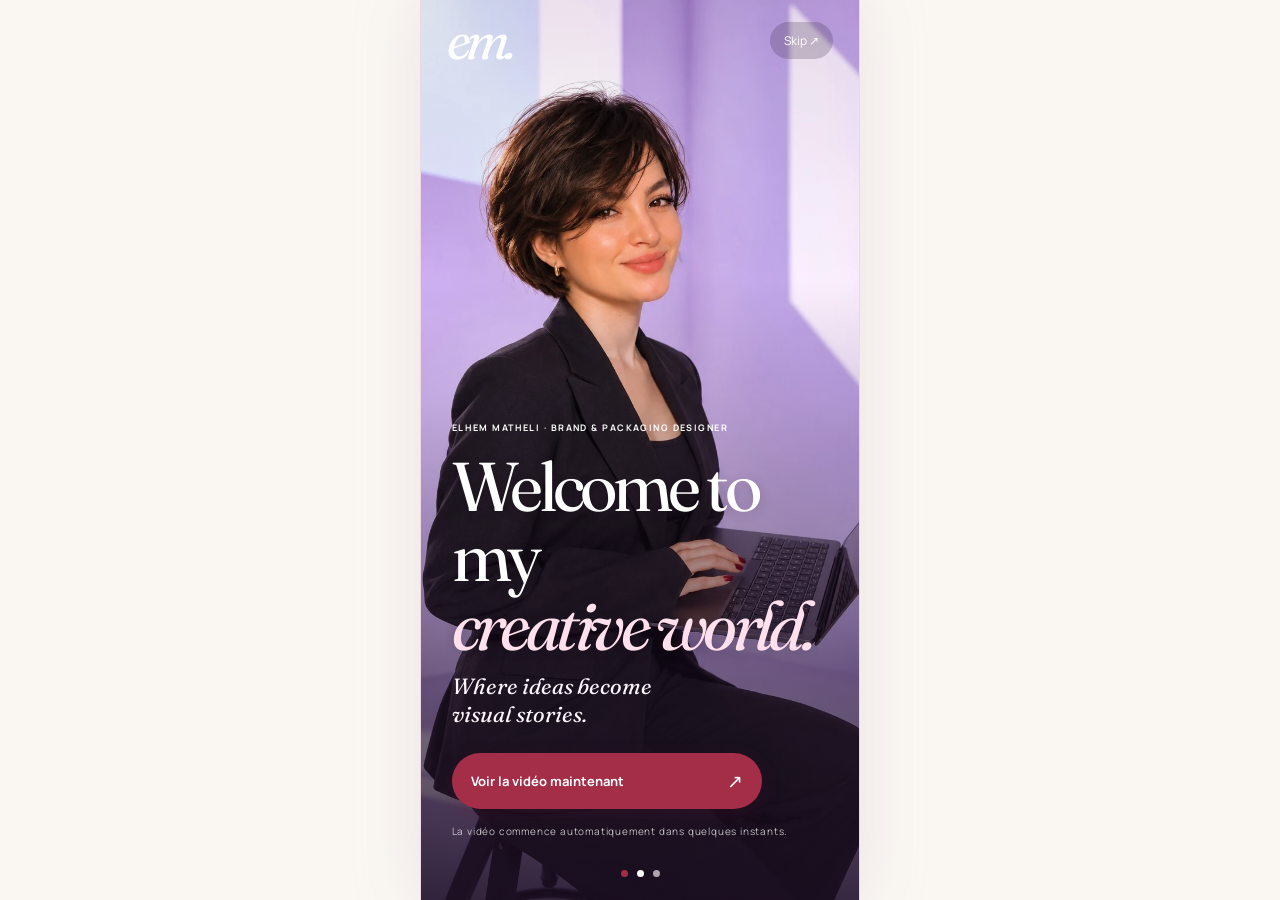
==== commit 82ea9f0f: "Enable automatic Welcome-to-video transition after 3 seconds: preview-v14.html" ====
--- a/preview-v14.html
+++ b/preview-v14.html
@@ -88,7 +88,7 @@
 let currentProject=0;let activeView='editions';let timer;
 function showOnly(id){['welcome','intro','app'].forEach(key=>{$('#'+key).hidden=key!==id});if(id==='app')window.scrollTo({top:0,behavior:'instant'});}
 function enterWelcome(){clearTimeout(timer);showOnly('welcome')}
-function enterIntro(){showOnly('intro');const v=$('#introFilm');if(v){v.currentTime=0;const p=v.play();if(p&&typeof p.catch==='function')p.catch(()=>{v.controls=true})}}
+function enterIntro(){if(!$('#welcome')||$('#welcome').hidden)return;window.clearTimeout(welcomeTimer);showOnly('intro');const v=$('#introFilm');if(v){v.muted=true;v.defaultMuted=true;v.playsInline=true;try{v.currentTime=0}catch(e){}const p=v.play();if(p&&typeof p.catch==='function')p.catch(()=>{v.controls=true;v.setAttribute('aria-label','Appuyez sur lecture si le navigateur bloque la lecture automatique')})}}
 function enterApp(view='editions'){const film=$('#introFilm');if(film){film.pause();}showOnly('app');switchView(view)}
 function switchView(view){if(view==='project')view='detail';const prev=activeView;activeView=view;document.body.classList.toggle('video-active',view==='video');$$('[data-view]').forEach(el=>el.hidden=el.dataset.view!==view);$$('[data-nav]').forEach(el=>{if(el.dataset.nav===view||view==='detail'&&el.dataset.nav==='editions')el.setAttribute('aria-current','page');else el.removeAttribute('aria-current')});const film=$('#portfolioFilm');if(film){if(view==='video'){const p=film.play();if(p&&typeof p.catch==='function')p.catch(()=>{film.controls=true})}else film.pause()}const reduce=matchMedia('(prefers-reduced-motion: reduce)').matches;window.scrollTo({top:0,behavior:reduce?'instant':'smooth'});if(view==='contact'&&prev!=='contact')showContactToast();else if(view!=='contact')hideContactToast();refreshScrollTrail();}
 function renderProjects(){
@@ -117,18 +117,19 @@
 function showContactToast(){if(toastSeen)return;toastSeen=true;const toast=$('#contactToast');if(toast)requestAnimationFrame(()=>toast.classList.add('visible'))}
 function setupContactToast(){const toast=document.createElement('aside');toast.id='contactToast';toast.className='contact-toast';toast.setAttribute('role','status');toast.setAttribute('aria-live','polite');toast.innerHTML='<button class="toast-close" type="button" aria-label="Fermer">×</button><small>A LITTLE NOTE FROM ELHEM</small><strong>Une idée en tête ? <em>On en parle ?</em></strong><p>Si mes services t’intéressent, n’hésite pas à me contacter. Je serais ravie de découvrir ton projet.</p><button type="button" class="toast-cta">Parlons de ton projet ↗</button>';document.body.appendChild(toast);toast.querySelector('.toast-close').addEventListener('click',hideContactToast);toast.querySelector('.toast-cta').addEventListener('click',()=>{hideContactToast();const input=$('.contact-view input[name="name"]');if(input){input.scrollIntoView({behavior:'smooth',block:'center'});input.focus({preventScroll:true})}})}
 
+let welcomeTimer;
 function init(){renderProjects();renderLogos();initForm();setupScrollTrail();setupContactToast();
  $('#skipWelcome').addEventListener('click',()=>enterApp('editions'));$('#goIntro').addEventListener('click',enterIntro);$('#skipIntro').addEventListener('click',()=>enterApp());$('#introFilm').addEventListener('ended',()=>enterApp());
  $('#logoHome').addEventListener('click',()=>switchView('editions'));$('#topContact').addEventListener('click',()=>switchView('contact'));$('#backToBook').addEventListener('click',()=>switchView('editions'));$('#nextCase').addEventListener('click',()=>openProject(currentProject+1));$('#aboutContact').addEventListener('click',()=>switchView('contact'));$('#filmToBook').addEventListener('click',()=>switchView('editions'));
  $$('[data-nav]').forEach(btn=>btn.addEventListener('click',()=>switchView(btn.dataset.nav)));
- showOnly('welcome');
+ showOnly('welcome');welcomeTimer=window.setTimeout(enterIntro,3000);
  /* Preview: no service worker registration to prevent old offline HTML. */
 }
 if(document.readyState==='loading')document.addEventListener('DOMContentLoaded',init);else init();
 })();
 
 </script>
-<meta name="portfolio-preview" content="V14 fresh preview - welcome first - fullscreen film">
+<meta name="portfolio-preview" content="V15 automatic intro playback">
 </head>
 <body>
 <a href="#main" class="skip-link">Aller au contenu</a>
@@ -136,12 +137,12 @@
 <section id="welcome" class="onboard welcome" aria-label="Welcome">
   <img class="welcome-photo" data-asset="cover" alt="Portrait d’Elhem Matheli" fetchpriority="high">
   <div class="welcome-vignette"></div><div class="welcome-top"><span class="logo-light">em.</span><button id="skipWelcome" type="button" class="welcome-skip">Skip ↗</button></div>
-  <div class="welcome-bottom"><span class="micro-label">ELHEM MATHELI · BRAND & PACKAGING DESIGNER</span><h1>Welcome to my<br><em>creative world.</em></h1><p>Where ideas become visual stories.</p><button id="goIntro" class="primary-button" type="button">Discover my world <span>↗</span></button><span class="welcome-hint">A little film, then the editions.</span></div>
+  <div class="welcome-bottom"><span class="micro-label">ELHEM MATHELI · BRAND & PACKAGING DESIGNER</span><h1>Welcome to my<br><em>creative world.</em></h1><p>Where ideas become visual stories.</p><button id="goIntro" class="primary-button" type="button">Voir la vidéo maintenant <span>↗</span></button><span class="welcome-hint">La vidéo commence automatiquement dans quelques instants.</span></div>
   <div class="dots dots-white" aria-hidden="true"><b></b><b></b><b></b></div>
 </section>
 <!-- Full-screen intro film, without overlaid phrases or text -->
 <section id="intro" class="onboard intro-screen intro-fullscreen" aria-label="Vidéo de présentation" hidden>
-  <video id="introFilm" controls playsinline preload="metadata" data-poster="cover" aria-label="Présentation vidéo d'Elhem Matheli"><source data-asset="video" type="video/mp4">Votre navigateur ne peut pas lire cette vidéo.</video>
+  <video id="introFilm" controls autoplay muted playsinline webkit-playsinline preload="auto" data-poster="cover" aria-label="Présentation vidéo d'Elhem Matheli"><source data-asset="video" type="video/mp4">Votre navigateur ne peut pas lire cette vidéo.</video>
   <button id="skipIntro" class="intro-exit" type="button" aria-label="Passer la vidéo et voir les projets">×</button>
 </section>
 <!-- 04. Actual app and bottom navigation -->
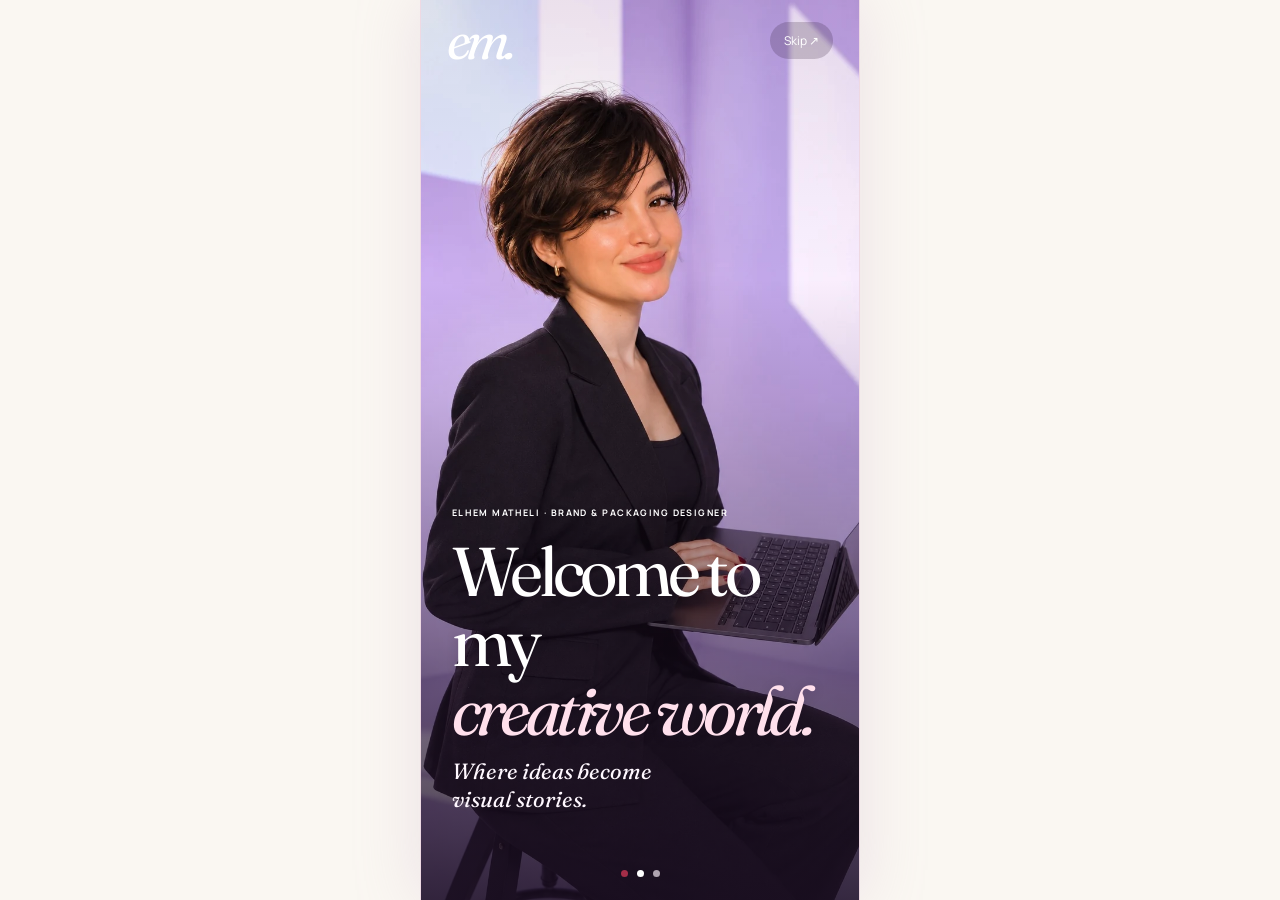
==== commit 3725d6a3: "Make intro flow fully automatic: 3 seconds on welcome, fullscreen muted video, then editions" ====
--- a/preview-v14.html
+++ b/preview-v14.html
@@ -89,7 +89,7 @@
 function showOnly(id){['welcome','intro','app'].forEach(key=>{$('#'+key).hidden=key!==id});if(id==='app')window.scrollTo({top:0,behavior:'instant'});}
 function enterWelcome(){clearTimeout(timer);showOnly('welcome')}
 function enterIntro(){if(!$('#welcome')||$('#welcome').hidden)return;window.clearTimeout(welcomeTimer);showOnly('intro');const v=$('#introFilm');if(v){v.muted=true;v.defaultMuted=true;v.playsInline=true;try{v.currentTime=0}catch(e){}const p=v.play();if(p&&typeof p.catch==='function')p.catch(()=>{v.controls=true;v.setAttribute('aria-label','Appuyez sur lecture si le navigateur bloque la lecture automatique')})}}
-function enterApp(view='editions'){const film=$('#introFilm');if(film){film.pause();}showOnly('app');switchView(view)}
+function enterApp(view='editions'){window.clearTimeout(welcomeTimer);const film=$('#introFilm');if(film){film.pause();}showOnly('app');switchView(view)}
 function switchView(view){if(view==='project')view='detail';const prev=activeView;activeView=view;document.body.classList.toggle('video-active',view==='video');$$('[data-view]').forEach(el=>el.hidden=el.dataset.view!==view);$$('[data-nav]').forEach(el=>{if(el.dataset.nav===view||view==='detail'&&el.dataset.nav==='editions')el.setAttribute('aria-current','page');else el.removeAttribute('aria-current')});const film=$('#portfolioFilm');if(film){if(view==='video'){const p=film.play();if(p&&typeof p.catch==='function')p.catch(()=>{film.controls=true})}else film.pause()}const reduce=matchMedia('(prefers-reduced-motion: reduce)').matches;window.scrollTo({top:0,behavior:reduce?'instant':'smooth'});if(view==='contact'&&prev!=='contact')showContactToast();else if(view!=='contact')hideContactToast();refreshScrollTrail();}
 function renderProjects(){
  const feature=$('#featuredProject');const strip=$('#projectStrip');
@@ -119,7 +119,7 @@
 
 let welcomeTimer;
 function init(){renderProjects();renderLogos();initForm();setupScrollTrail();setupContactToast();
- $('#skipWelcome').addEventListener('click',()=>enterApp('editions'));$('#goIntro').addEventListener('click',enterIntro);$('#skipIntro').addEventListener('click',()=>enterApp());$('#introFilm').addEventListener('ended',()=>enterApp());
+ $('#skipWelcome').addEventListener('click',()=>enterApp('editions'));$('#skipIntro').addEventListener('click',()=>enterApp());$('#introFilm').addEventListener('ended',()=>enterApp());
  $('#logoHome').addEventListener('click',()=>switchView('editions'));$('#topContact').addEventListener('click',()=>switchView('contact'));$('#backToBook').addEventListener('click',()=>switchView('editions'));$('#nextCase').addEventListener('click',()=>openProject(currentProject+1));$('#aboutContact').addEventListener('click',()=>switchView('contact'));$('#filmToBook').addEventListener('click',()=>switchView('editions'));
  $$('[data-nav]').forEach(btn=>btn.addEventListener('click',()=>switchView(btn.dataset.nav)));
  showOnly('welcome');welcomeTimer=window.setTimeout(enterIntro,3000);
@@ -137,7 +137,7 @@
 <section id="welcome" class="onboard welcome" aria-label="Welcome">
   <img class="welcome-photo" data-asset="cover" alt="Portrait d’Elhem Matheli" fetchpriority="high">
   <div class="welcome-vignette"></div><div class="welcome-top"><span class="logo-light">em.</span><button id="skipWelcome" type="button" class="welcome-skip">Skip ↗</button></div>
-  <div class="welcome-bottom"><span class="micro-label">ELHEM MATHELI · BRAND & PACKAGING DESIGNER</span><h1>Welcome to my<br><em>creative world.</em></h1><p>Where ideas become visual stories.</p><button id="goIntro" class="primary-button" type="button">Voir la vidéo maintenant <span>↗</span></button><span class="welcome-hint">La vidéo commence automatiquement dans quelques instants.</span></div>
+  <div class="welcome-bottom"><span class="micro-label">ELHEM MATHELI · BRAND & PACKAGING DESIGNER</span><h1>Welcome to my<br><em>creative world.</em></h1><p>Where ideas become visual stories.</p></div>
   <div class="dots dots-white" aria-hidden="true"><b></b><b></b><b></b></div>
 </section>
 <!-- Full-screen intro film, without overlaid phrases or text -->
